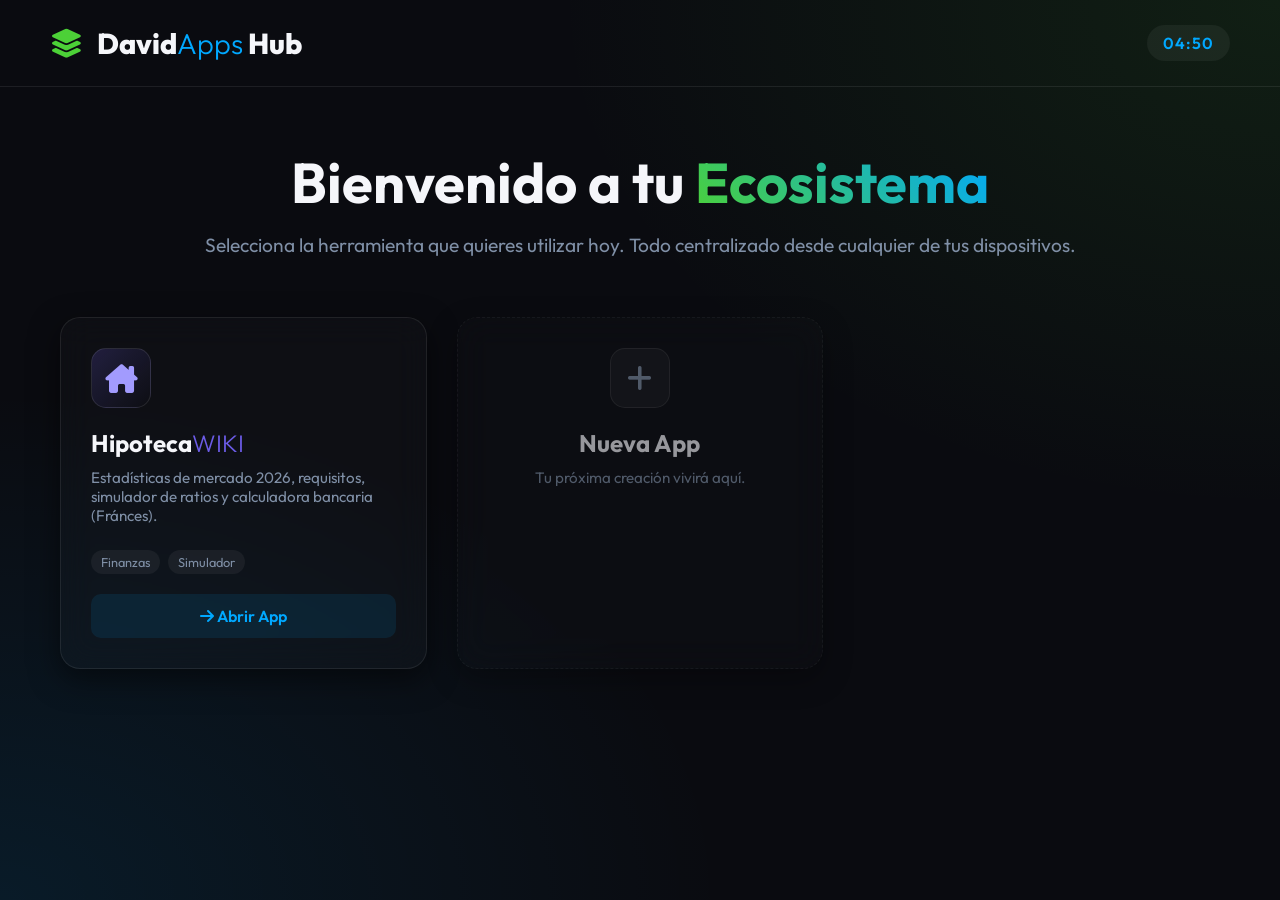
==== index.html @ 9ab6846e "Versión 1.0: Lanzamiento del Hub y HipotecaWIKI" ====
<!DOCTYPE html>
<html lang="es">

<head>
    <meta charset="UTF-8">
    <meta name="viewport" content="width=device-width, initial-scale=1.0">
    <title>David Apps - Mi Centro Neural</title>
    <link href="https://fonts.googleapis.com/css2?family=Outfit:wght@300;400;600;800&display=swap" rel="stylesheet">
    <link rel="stylesheet" href="https://cdnjs.cloudflare.com/ajax/libs/font-awesome/6.4.0/css/all.min.css">
    <link rel="stylesheet" href="styles.css">
</head>

<body>
    <header>
        <div class="logo">
            <i class="fa-solid fa-layer-group"></i> David<span>Apps</span> Hub
        </div>
        <div class="time-widget" id="clock">
            --:--
        </div>
    </header>

    <main>
        <div class="hero">
            <h1>Bienvenido a tu <span>Ecosistema</span></h1>
            <p>Selecciona la herramienta que quieres utilizar hoy. Todo centralizado desde cualquier de tus
                dispositivos.</p>
        </div>

        <div class="apps-grid">
            <!-- APP CARD: HipotecaWIKI -->
            <a href="HipotecaWIKI/index.html" class="app-card glass">
                <div class="app-icon"
                    style="background: linear-gradient(135deg, rgba(108, 92, 231, 0.2), transparent);">
                    <i class="fa-solid fa-house-chimney" style="color: #a29bfe;"></i>
                </div>
                <h3>Hipoteca<span>WIKI</span></h3>
                <p>Estadísticas de mercado 2026, requisitos, simulador de ratios y calculadora bancaria (Fránces).</p>
                <div class="app-tags">
                    <span>Finanzas</span><span>Simulador</span>
                </div>
                <div class="launch-btn"><i class="fa-solid fa-arrow-right"></i> Abrir App</div>
            </a>

            <!-- PRÓXIMA APP PLACEHOLDER -->
            <div class="app-card glass placeholder">
                <div class="app-icon" style="background: rgba(255,255,255,0.05);">
                    <i class="fa-solid fa-plus" style="color: var(--text-muted);"></i>
                </div>
                <h3>Nueva App</h3>
                <p>Tu próxima creación vivirá aquí.</p>
            </div>
        </div>
    </main>

    <script>
        // Reloj en tiempo real
        function updateClock() {
            const now = new Date();
            document.getElementById('clock').textContent = now.toLocaleTimeString('es-ES', { hour: '2-digit', minute: '2-digit' });
        }
        setInterval(updateClock, 1000);
        updateClock();
    </script>
</body>

</html>
---- styles.css ----
:root {
    --bg-dark: #0a0b10;
    --bg-panel: rgba(255, 255, 255, 0.02);
    --border-glass: rgba(255, 255, 255, 0.08);
    --primary: #4cd137;
    --secondary: #00a8ff;
    --text-main: #f5f6fa;
    --text-muted: #7f8fa6;
}

* {
    margin: 0;
    padding: 0;
    box-sizing: border-box;
}

body {
    font-family: 'Outfit', sans-serif;
    background-color: var(--bg-dark);
    color: var(--text-main);
    min-height: 100vh;
    background-image:
        radial-gradient(at 100% 0%, rgba(76, 209, 55, 0.1) 0px, transparent 40%),
        radial-gradient(at 0% 100%, rgba(0, 168, 255, 0.1) 0px, transparent 40%);
    background-attachment: fixed;
}

.glass {
    background: var(--bg-panel);
    backdrop-filter: blur(16px);
    -webkit-backdrop-filter: blur(16px);
    border: 1px solid var(--border-glass);
    border-radius: 20px;
    padding: 30px;
    box-shadow: 0 10px 30px rgba(0, 0, 0, 0.5);
    transition: all 0.4s ease;
}

header {
    display: flex;
    justify-content: space-between;
    align-items: center;
    padding: 25px 50px;
    border-bottom: 1px solid var(--border-glass);
}

.logo {
    font-size: 1.8rem;
    font-weight: 800;
}

.logo span {
    color: var(--secondary);
    font-weight: 300;
}

.logo i {
    color: var(--primary);
    margin-right: 10px;
}

.time-widget {
    background: rgba(255, 255, 255, 0.05);
    padding: 8px 16px;
    border-radius: 30px;
    font-weight: 600;
    letter-spacing: 1px;
    color: var(--secondary);
}

main {
    max-width: 1200px;
    margin: 60px auto;
    padding: 0 20px;
}

.hero {
    text-align: center;
    margin-bottom: 60px;
}

.hero h1 {
    font-size: 3.5rem;
    margin-bottom: 15px;
}

.hero h1 span {
    background: linear-gradient(45deg, var(--primary), var(--secondary));
    -webkit-background-clip: text;
    background-clip: text;
    -webkit-text-fill-color: transparent;
}

.hero p {
    font-size: 1.2rem;
    color: var(--text-muted);
}

.apps-grid {
    display: grid;
    grid-template-columns: repeat(auto-fill, minmax(320px, 1fr));
    gap: 30px;
}

.app-card {
    display: flex;
    flex-direction: column;
    text-decoration: none;
    color: var(--text-main);
    position: relative;
    overflow: hidden;
}

.app-card:hover {
    transform: translateY(-8px);
    border-color: var(--secondary);
    box-shadow: 0 15px 40px rgba(0, 168, 255, 0.15);
}

.app-icon {
    width: 60px;
    height: 60px;
    border-radius: 15px;
    display: flex;
    align-items: center;
    justify-content: center;
    font-size: 1.8rem;
    margin-bottom: 20px;
    border: 1px solid rgba(255, 255, 255, 0.1);
}

.app-card h3 {
    font-size: 1.5rem;
    margin-bottom: 10px;
}

.app-card h3 span {
    color: #6c5ce7;
    font-weight: 300;
}

.app-card p {
    color: var(--text-muted);
    font-size: 0.95rem;
    margin-bottom: 25px;
    flex-grow: 1;
}

.app-tags {
    display: flex;
    gap: 8px;
    margin-bottom: 20px;
}

.app-tags span {
    background: rgba(255, 255, 255, 0.05);
    padding: 4px 10px;
    border-radius: 12px;
    font-size: 0.8rem;
    color: var(--text-muted);
}

.launch-btn {
    background: rgba(0, 168, 255, 0.1);
    color: var(--secondary);
    padding: 12px;
    border-radius: 10px;
    text-align: center;
    font-weight: 600;
    transition: background 0.3s;
}

.app-card:hover .launch-btn {
    background: var(--secondary);
    color: #000;
}

.app-card.placeholder {
    border: 1px dashed var(--border-glass);
    justify-content: center;
    align-items: center;
    text-align: center;
    opacity: 0.6;
    cursor: default;
}

.app-card.placeholder:hover {
    transform: none;
    border-color: var(--border-glass);
    box-shadow: none;
}
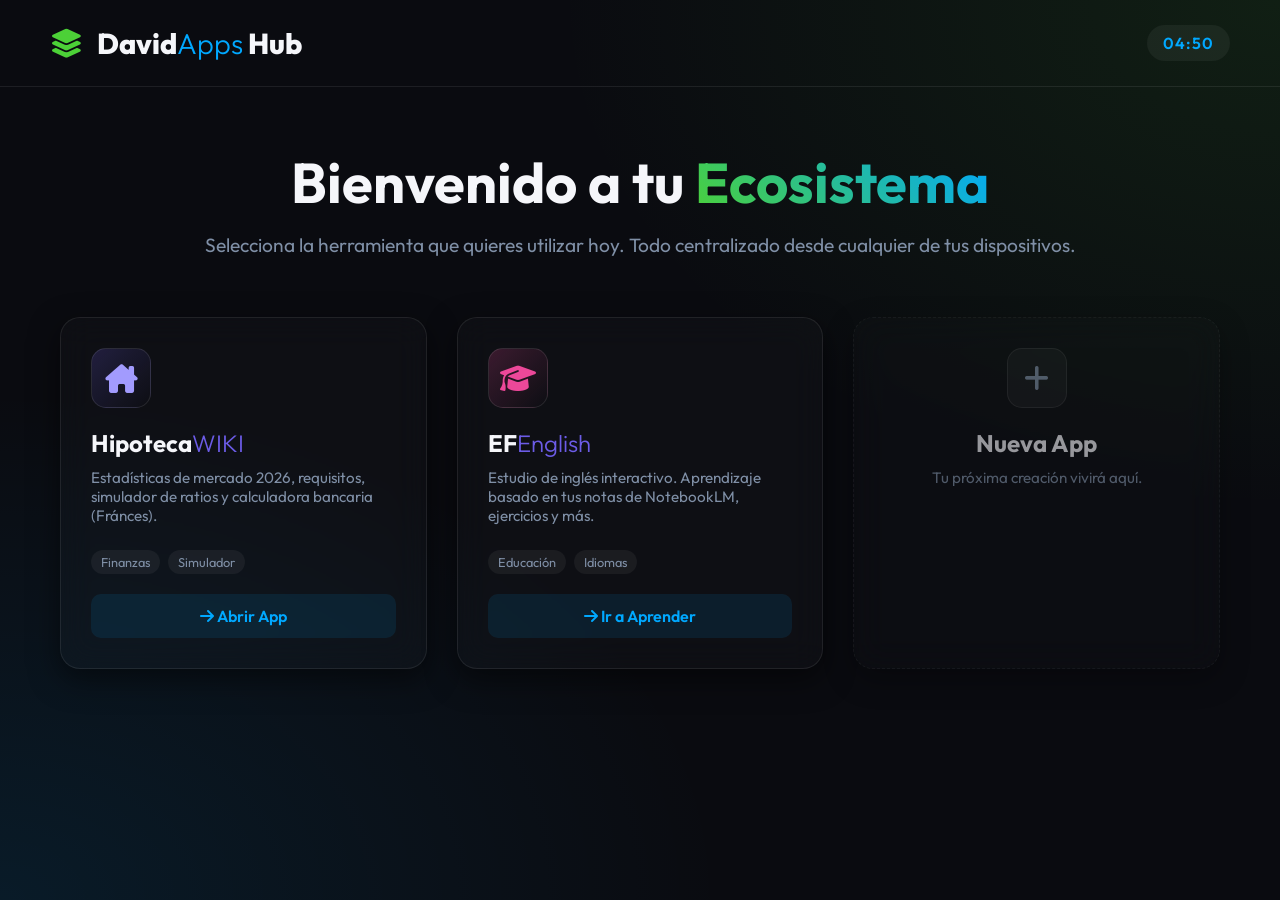
==== commit 2855337a: "feat: añadida nueva aplicación EF English interactiva y responsive" ====
--- a/index.html
+++ b/index.html
@@ -42,6 +42,20 @@
                 <div class="launch-btn"><i class="fa-solid fa-arrow-right"></i> Abrir App</div>
             </a>
 
+            <!-- APP CARD: EF English -->
+            <a href="EF_English/index.html" class="app-card glass">
+                <div class="app-icon"
+                    style="background: linear-gradient(135deg, rgba(236, 72, 153, 0.2), transparent);">
+                    <i class="fa-solid fa-graduation-cap" style="color: #ec4899;"></i>
+                </div>
+                <h3>EF<span>English</span></h3>
+                <p>Estudio de inglés interactivo. Aprendizaje basado en tus notas de NotebookLM, ejercicios y más.</p>
+                <div class="app-tags">
+                    <span>Educación</span><span>Idiomas</span>
+                </div>
+                <div class="launch-btn"><i class="fa-solid fa-arrow-right"></i> Ir a Aprender</div>
+            </a>
+
             <!-- PRÓXIMA APP PLACEHOLDER -->
             <div class="app-card glass placeholder">
                 <div class="app-icon" style="background: rgba(255,255,255,0.05);">
